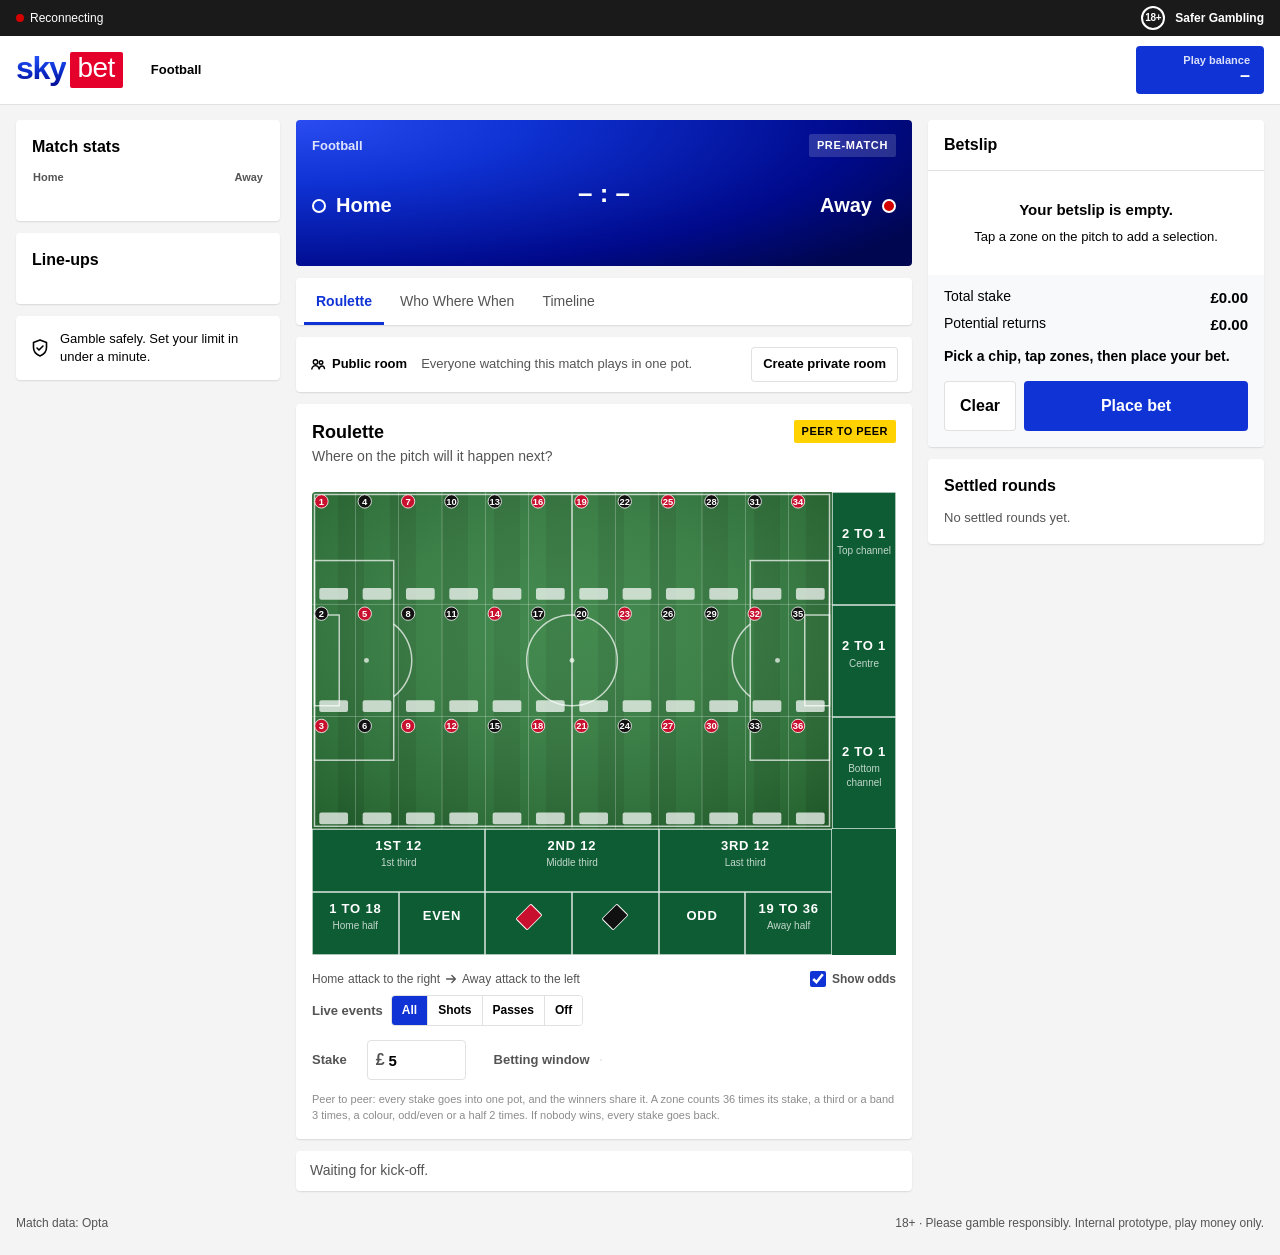
==== static/index.html @ 0c9095b0 "Add the demo app: FastAPI server, P2P roulette, Who Where When, replay data Snapshot of the untracke" ====
<!doctype html>
<html lang="en">
<head>
  <meta charset="utf-8">
  <meta name="viewport" content="width=device-width, initial-scale=1">
  <title>Football · Sky Bet</title>
  <link rel="icon" href="data:image/svg+xml,%3Csvg xmlns='http://www.w3.org/2000/svg' viewBox='0 0 16 16'%3E%3Crect width='16' height='16' rx='3' fill='%230f33d5'/%3E%3Crect x='3' y='4' width='10' height='8' rx='1' fill='none' stroke='white' stroke-width='1.4'/%3E%3Cpath d='M8 4v8' stroke='white' stroke-width='1.4'/%3E%3C/svg%3E">
  <link rel="stylesheet" href="/static/app.css">
</head>
<body>
  <div class="top-strip">
    <span class="conn" id="conn" data-state="connecting" role="status">
      <span class="conn-dot" aria-hidden="true"></span><span id="conn-label">Connecting</span>
    </span>
    <span class="top-strip-right">
      <span class="age-badge" aria-label="Over 18s only">18+</span>
      <span>Safer Gambling</span>
    </span>
  </div>

  <header class="sb-header">
    <a class="wordmark" href="/" aria-label="Sky Bet home"><span class="wm-sky">sky</span><span class="wm-bet">bet</span></a>
    <nav class="header-nav" aria-label="Sections">
      <a href="/" class="is-current">Football</a>
    </nav>
    <div class="wallet" aria-live="polite">
      <span class="wallet-label">Play balance</span>
      <span class="wallet-amount" id="wallet">–</span>
    </div>
  </header>

  <div class="layout">
    <aside class="rail rail-left">
      <section class="panel" aria-labelledby="stats-title">
        <h2 class="panel-title" id="stats-title">Match stats</h2>
        <table class="stat-table">
          <thead><tr><th scope="col" id="stat-home">Home</th><th scope="col"><span class="sr-only">Stat</span></th><th scope="col" id="stat-away">Away</th></tr></thead>
          <tbody id="stat-body"></tbody>
        </table>
        <p class="kickoff" id="kickoff"></p>
      </section>
      <section class="panel lineups" aria-labelledby="lineups-title">
        <h2 class="panel-title" id="lineups-title">Line-ups</h2>
        <div class="lineup" id="lineup-home"></div>
        <div class="lineup" id="lineup-away"></div>
      </section>
      <div class="rail-link">
        <svg viewBox="0 0 20 20" aria-hidden="true"><path d="M10 2l6.5 2.5v5c0 4-2.8 7-6.5 8.5C6.3 16.5 3.5 13.5 3.5 9.5v-5z" fill="none" stroke="currentColor" stroke-width="1.6" stroke-linejoin="round"/><path d="M7 10l2 2 4-4" fill="none" stroke="currentColor" stroke-width="1.6" stroke-linecap="round" stroke-linejoin="round"/></svg>
        <span>Gamble safely. Set your limit in under a minute.</span>
      </div>
    </aside>

    <main class="centre">
      <section class="event-hero" aria-labelledby="hero-title">
        <div class="hero-bar">
          <p class="crumbs"><a href="/">Football</a><span class="demo-crumb" id="demo-crumb" hidden>Demo</span></p>
          <span class="status-pill" id="status" data-phase="pre">Pre-match</span>
        </div>
        <h1 class="sr-only" id="hero-title">Live match</h1>
        <div class="scoreboard">
          <div class="side home">
            <span class="kit" id="kit-home" aria-hidden="true"></span>
            <span class="team-name" id="name-home">Home</span>
          </div>
          <div class="score" aria-live="polite">
            <span class="score-boxes" id="score">– : –</span>
            <span class="clock" id="clock"></span>
          </div>
          <div class="side away">
            <span class="team-name" id="name-away">Away</span>
            <span class="kit" id="kit-away" aria-hidden="true"></span>
          </div>
        </div>
      </section>

      <div class="demo-bar" id="demo-bar" hidden>
        <span class="demo-bar-label">Demo</span>
        <div class="demo-buttons" role="group" aria-label="Demo playback">
          <button id="demo-restart" aria-label="Restart before kick-off"><svg viewBox="0 0 16 16" aria-hidden="true"><path d="M3 3v4h4M3.6 7A5 5 0 1 1 4 10.5" fill="none" stroke="currentColor" stroke-width="1.7" stroke-linecap="round" stroke-linejoin="round"/></svg><span>Pre-match</span></button>
          <button data-skip="-300" aria-label="Back 5 minutes"><svg viewBox="0 0 16 16" aria-hidden="true"><path d="M8 3L3 8l5 5M13 3L8 8l5 5" fill="none" stroke="currentColor" stroke-width="1.7" stroke-linecap="round" stroke-linejoin="round"/></svg><span>5m</span></button>
          <button data-skip="-30" aria-label="Back 30 seconds"><svg viewBox="0 0 16 16" aria-hidden="true"><path d="M10 3L5 8l5 5" fill="none" stroke="currentColor" stroke-width="1.7" stroke-linecap="round" stroke-linejoin="round"/></svg><span>30s</span></button>
          <button id="demo-play" aria-label="Pause"><svg viewBox="0 0 16 16" aria-hidden="true"><path d="M5 3v10M11 3v10" fill="none" stroke="currentColor" stroke-width="2" stroke-linecap="round"/></svg></button>
          <button data-skip="30" aria-label="Forward 30 seconds"><span>30s</span><svg viewBox="0 0 16 16" aria-hidden="true"><path d="M6 3l5 5-5 5" fill="none" stroke="currentColor" stroke-width="1.7" stroke-linecap="round" stroke-linejoin="round"/></svg></button>
          <button data-skip="300" aria-label="Forward 5 minutes"><span>5m</span><svg viewBox="0 0 16 16" aria-hidden="true"><path d="M3 3l5 5-5 5M8 3l5 5-5 5" fill="none" stroke="currentColor" stroke-width="1.7" stroke-linecap="round" stroke-linejoin="round"/></svg></button>
        </div>
        <div class="segmented demo-speed" id="demo-speed" role="group" aria-label="Speed">
          <button data-speed="1" aria-pressed="true">1x</button><button data-speed="2" aria-pressed="false">2x</button><button data-speed="4" aria-pressed="false">4x</button><button data-speed="8" aria-pressed="false">8x</button>
        </div>
        <div class="demo-track" id="demo-track" role="slider" tabindex="0" aria-label="Demo position" aria-valuemin="0" aria-valuemax="100" aria-valuenow="0"><span id="demo-fill"></span></div>
        <span class="demo-time" id="demo-time">0:00</span>
      </div>

      <nav class="market-nav" role="tablist" aria-label="Markets">
        <button role="tab" aria-selected="true" aria-controls="view-roulette" id="tab-roulette">Roulette</button>
        <button role="tab" aria-selected="false" aria-controls="view-www" id="tab-www">Who Where When</button>
        <button role="tab" aria-selected="false" aria-controls="view-timeline" id="tab-timeline">Timeline</button>
      </nav>

      <div class="room-bar" id="room-bar">
        <span class="room-name"><svg viewBox="0 0 16 16" aria-hidden="true"><circle cx="5.5" cy="6" r="2.2" fill="none" stroke="currentColor" stroke-width="1.4"/><circle cx="11" cy="6.5" r="1.8" fill="none" stroke="currentColor" stroke-width="1.4"/><path d="M1.8 13c.5-2.3 2-3.4 3.7-3.4s3.2 1.1 3.7 3.4M9.3 12.6c.4-1.7 1.4-2.6 2.7-2.6s2.2.9 2.5 2.6" fill="none" stroke="currentColor" stroke-width="1.4" stroke-linecap="round"/></svg><span id="room-label">Public room</span></span>
        <span class="room-help" id="room-help">Everyone watching this match plays in one pot.</span>
        <span class="room-actions">
          <button class="btn-secondary" id="room-create">Create private room</button>
          <button class="btn-secondary" id="room-copy" hidden>Copy room link</button>
          <a class="room-leave" id="room-leave" hidden>Back to the public room</a>
        </span>
      </div>

      <section class="card setpiece" id="setpiece" aria-labelledby="sp-title" hidden>
        <div class="sp-head">
          <div>
            <p class="sp-kicker" id="sp-kicker">Penalty</p>
            <h2 id="sp-title">Penalty</h2>
            <p class="question" id="sp-sub"></p>
          </div>
          <div class="sp-timer" id="sp-timer" aria-hidden="true">
            <svg viewBox="0 0 36 36"><circle class="sp-ring-bg" cx="18" cy="18" r="15.9"/><circle class="sp-ring" id="sp-ring" cx="18" cy="18" r="15.9" pathLength="100"/></svg>
            <span id="sp-secs">20</span>
          </div>
        </div>
        <div class="goal-frame">
          <svg class="goal" id="goal" viewBox="0 0 120 60" aria-label="Goal mouth divided into nine zones"></svg>
          <div class="board-overlay" id="sp-overlay" hidden><span class="overlay-pill" id="sp-overlay-text"></span></div>
        </div>
        <div class="sp-outcomes" id="sp-outcomes" role="group" aria-label="Other outcomes"></div>
        <div class="sp-stake" id="sp-stake" hidden>
          <label class="stake-input"><span aria-hidden="true">£</span><input id="sp-amount" type="number" inputmode="numeric" min="1" step="1" value="10" aria-label="Stake per pick in pounds"></label>
          <span class="sp-pot">Pot <strong id="sp-pot">£0.00</strong></span>
          <span class="sp-pot">Players <strong id="sp-players">0</strong></span>
          <span class="sp-pot">My picks <strong id="sp-mine">£0.00</strong></span>
        </div>
        <p class="round-status" id="sp-status" role="status"></p>
        <div class="sp-foot">
          <span class="play-badge" id="sp-badge">Free to play</span>
          <span id="sp-note">No stake. Picks are not bets.</span>
          <span class="sp-replay" id="sp-replay"></span>
          <button class="btn-secondary sp-close" id="sp-close" hidden>Close</button>
        </div>
        <p class="sr-only" id="sp-live" aria-live="assertive"></p>
      </section>

      <section class="card roulette" id="view-roulette" role="tabpanel" aria-labelledby="tab-roulette">
        <div class="card-head">
          <div>
            <h2>Roulette</h2>
            <p class="question" id="market-question">Where on the pitch will it happen next?</p>
          </div>
          <span class="play-badge">Peer to peer</span>
        </div>
        <div class="market-tabs" id="market-picker" role="group" aria-label="Market"></div>
        <p class="rule-note"><span id="rule-note"></span></p>

        <!-- The pitch is the roulette table's number grid (12 columns x 3 rows), so the outside bets sit
             round it as on a casino table: column bets at the end of each row, dozens and even-money below. -->
        <div class="casino" id="outside-bets" role="group" aria-label="Roulette table">
        <div class="casino-top">
        <div class="board-frame">
          <svg class="pitch board" id="board" viewBox="0 0 105 68" aria-label="Roulette table: 36 zones on the pitch, with live event positions">
            <defs>
              <pattern id="stripes-board" width="10.5" height="68" patternUnits="userSpaceOnUse">
                <rect width="5.25" height="68" fill="var(--pitch-a)"/>
                <rect x="5.25" width="5.25" height="68" fill="var(--pitch-b)"/>
              </pattern>
              <radialGradient id="pitch-light" cx="50%" cy="40%" r="75%">
                <stop offset="0" stop-color="#fff" stop-opacity="0.10"/>
                <stop offset="1" stop-color="#000" stop-opacity="0.22"/>
              </radialGradient>
            </defs>
            <rect width="105" height="68" fill="url(#stripes-board)"/>
            <rect width="105" height="68" fill="url(#pitch-light)"/>
            <g class="lines">
              <rect x="0.5" y="0.5" width="104" height="67"/>
              <line x1="52.5" y1="0.5" x2="52.5" y2="67.5"/>
              <circle cx="52.5" cy="34" r="9.15"/>
              <rect x="0.5" y="13.84" width="16" height="40.32"/>
              <rect x="0.5" y="24.84" width="5" height="18.32"/>
              <rect x="88.5" y="13.84" width="16" height="40.32"/>
              <rect x="99.5" y="24.84" width="5" height="18.32"/>
              <path d="M16.5 26.69 A9.15 9.15 0 0 1 16.5 41.31"/>
              <path d="M88.5 26.69 A9.15 9.15 0 0 0 88.5 41.31"/>
            </g>
            <g class="spots">
              <circle cx="52.5" cy="34" r="0.5"/><circle cx="11" cy="34" r="0.5"/><circle cx="94" cy="34" r="0.5"/>
            </g>
            <g class="events" id="layer-lines"></g>
            <g class="events" id="layer-dots"></g>
            <g id="board-cells"></g>
            <g class="events" id="layer-latest"></g>
            <g class="ball-layer" id="layer-ball"></g>
            <g id="board-marker"></g>
          </svg>
          <div class="board-overlay" id="board-overlay" hidden>
            <span class="overlay-pill" id="overlay-text"></span>
          </div>
        </div>
        <div class="casino-cols">
          <button class="outside col" data-kind="row1"><span>2 to 1</span><em id="lbl-row1">Top channel</em><small></small></button>
          <button class="outside col" data-kind="row2"><span>2 to 1</span><em>Centre</em><small></small></button>
          <button class="outside col" data-kind="row3"><span>2 to 1</span><em id="lbl-row3">Bottom channel</em><small></small></button>
        </div>
        </div>
        <div class="casino-strip dozens">
          <button class="outside" data-kind="third1"><span>1st 12</span><em>1st third</em><small></small></button>
          <button class="outside" data-kind="third2"><span>2nd 12</span><em>Middle third</em><small></small></button>
          <button class="outside" data-kind="third3"><span>3rd 12</span><em>Last third</em><small></small></button>
          <span class="casino-corner" aria-hidden="true"></span>
        </div>
        <div class="casino-strip evens">
          <button class="outside" data-kind="low"><span>1 to 18</span><em id="lbl-low">Home half</em><small></small></button>
          <button class="outside" data-kind="even"><span>Even</span><small></small></button>
          <button class="outside diamond red" data-kind="red" aria-label="Red"><i aria-hidden="true"></i><small></small></button>
          <button class="outside diamond black" data-kind="black" aria-label="Black"><i aria-hidden="true"></i><small></small></button>
          <button class="outside" data-kind="odd"><span>Odd</span><small></small></button>
          <button class="outside" data-kind="high"><span>19 to 36</span><em id="lbl-high">Away half</em><small></small></button>
          <span class="casino-corner" aria-hidden="true"></span>
        </div>
        </div>
        <div class="board-under">
            <span class="ball-flag" id="ball-flag" data-live="true" hidden><span class="ball-flag-dot" aria-hidden="true"></span><span id="ball-flag-text">In play</span></span>
        </div>

        <div class="board-bar">
          <p class="board-legend"><span id="dir-home">Home</span> attack to the right <svg viewBox="0 0 16 16" aria-hidden="true"><path d="M3 8h10M9 4l4 4-4 4" fill="none" stroke="currentColor" stroke-width="1.6" stroke-linecap="round" stroke-linejoin="round"/></svg> <span id="dir-away">Away</span> attack to the left</p>
          <label class="odds-toggle"><input type="checkbox" id="odds-toggle" checked> <span>Show odds</span></label>
          <div class="event-filter" role="group" aria-label="Live events on the pitch">
            <span class="control-label">Live events</span>
            <div class="segmented">
              <button aria-pressed="true" data-filter="all">All</button>
              <button aria-pressed="false" data-filter="shots">Shots</button>
              <button aria-pressed="false" data-filter="passes">Passes</button>
              <button aria-pressed="false" data-filter="off">Off</button>
            </div>
          </div>
        </div>

        <div class="controls">
          <div class="control-group" role="group" aria-label="Stake per zone">
            <span class="control-label">Stake</span>
            <div class="chip-rack" id="chip-rack"></div>
            <label class="stake-input"><span aria-hidden="true">£</span><input id="stake-input" type="number" inputmode="numeric" min="1" step="1" value="5" aria-label="Stake per zone in pounds"></label>
          </div>
          <div class="control-group" id="window-group" role="group" aria-label="Round length">
            <span class="control-label">Betting window</span>
            <div class="segmented" id="round-picker"></div>
          </div>
        </div>
        <p class="data-credit" id="roulette-rules">Peer to peer: every stake goes into one pot, and the winners share it. A zone counts 36 times its stake, a third or a band 3 times, a colour, odd/even or a half 2 times. If nobody wins, every stake goes back.</p>
      </section>

      <section class="card pool-card" id="view-www" role="tabpanel" aria-labelledby="tab-www" hidden>
        <div class="card-head">
          <div><h2>Who Where When</h2><p class="question">First goal: who scores, from which zone, and when?</p></div>
          <span class="play-badge">Pre-match pot</span>
        </div>
        <div class="pool-body" id="www-body">
          <p class="round-status" id="www-phase" role="status"></p>
          <div class="pool-step"><span class="pool-step-n">1</span><span id="www-scorer-label">Who scores the first goal</span></div>
          <div class="vs-picker" id="www-scorer" role="group" aria-labelledby="www-scorer-label"></div>
          <div class="pool-step"><span class="pool-step-n">2</span><span id="www-grid-label">Where: pick the zone he scores from</span></div>
          <div class="zone-grid" id="www-grid" role="group" aria-labelledby="www-grid-label"></div>
          <p class="board-legend"><span id="www-dir-home">Home</span> attack to the right <svg viewBox="0 0 16 16" aria-hidden="true"><path d="M3 8h10M9 4l4 4-4 4" fill="none" stroke="currentColor" stroke-width="1.6" stroke-linecap="round" stroke-linejoin="round"/></svg> <span id="www-dir-away">Away</span> attack to the left. Each zone shows the money on it.</p>
          <div class="pool-step"><span class="pool-step-n">3</span><span id="www-bands-label">When: pick the minute band</span></div>
          <div class="segmented band-picker" id="www-bands" role="group" aria-labelledby="www-bands-label"></div>
          <div class="pool-join">
            <label class="stake-input"><span aria-hidden="true">£</span><input id="www-stake" type="number" inputmode="numeric" min="1" step="1" value="10" aria-label="Stake in pounds"></label>
            <button class="btn-primary" id="www-join">Join the pot</button>
          </div>
          <div class="www-quote" id="www-quote" aria-live="polite">
            <div><span class="www-quote-label">Pot</span><strong id="www-pot">£0.00</strong></div>
            <div><span class="www-quote-label">Players</span><strong id="www-players">0</strong></div>
            <div><span class="www-quote-label">Your stake</span><strong id="www-mine">£0.00</strong></div>
            <div><span class="www-quote-label">If your pick is exact</span><strong id="www-share">–</strong></div>
            <span class="www-legs" id="www-pick">Pick a scorer, a zone and a band.</span>
          </div>
          <p class="round-status" id="www-status" role="status" hidden></p>
          <div class="pool-live" id="www-live"></div>
          <p class="pool-rules" id="www-rules">First goal decides the pot. Wrong scorer pays nothing; the exact zone and band pay most, a neighbouring one less. No goal, or no winner, returns every stake.</p>
          <h3 class="history-title">Settled pots</h3>
          <ol class="history" id="www-history"></ol>
        </div>
      </section>

      <section class="card" id="view-timeline" role="tabpanel" aria-labelledby="tab-timeline" hidden>
        <div class="card-head"><h2>Timeline</h2></div>
        <ol class="timeline" id="timeline"></ol>
        <p class="empty" id="timeline-empty">No key events yet.</p>
      </section>

      <p class="latest" id="latest" aria-live="polite">Waiting for kick-off.</p>
    </main>

    <aside class="rail rail-right">
      <section class="betslip" aria-labelledby="slip-title">
        <header class="slip-head">
          <h2 id="slip-title">Betslip</h2>
          <span class="slip-count" id="slip-count" hidden>0</span>
        </header>
        <div class="slip-empty" id="slip-empty">
          <strong>Your betslip is empty.</strong>
          <span>Tap a zone on the pitch to add a selection.</span>
        </div>
        <ol class="slip-rows" id="slip-rows"></ol>
        <div class="slip-foot">
          <div class="slip-line"><span>Total stake</span><strong id="slip-stake">£0.00</strong></div>
          <div class="slip-line"><span>Potential returns</span><strong id="slip-return">£0.00</strong></div>
          <div class="slip-line slip-pot" id="slip-pot-line" hidden><span>Round pot · <span id="slip-players">0</span> players · <span id="slip-viewers">0</span> in the room</span><strong id="slip-pot">£0.00</strong></div>
          <div class="slip-line slip-pot" id="slip-mine-line" hidden><span>Your stake in this round</span><strong id="slip-mine">£0.00</strong></div>
          <div class="round-meter" id="round-meter" hidden><span id="round-meter-fill"></span></div>
          <p class="round-status" id="round-status" role="status">Pick a chip, tap zones, then place your bet.</p>
          <div class="slip-actions">
            <button class="btn-secondary" id="btn-clear">Clear</button>
            <button class="btn-primary" id="btn-spin">Place bet</button>
          </div>
        </div>
      </section>
      <section class="panel settled" aria-labelledby="history-title">
        <h2 class="panel-title" id="history-title">Settled rounds</h2>
        <ol class="history" id="history"></ol>
        <p class="empty" id="history-empty">No settled rounds yet.</p>
      </section>
    </aside>
  </div>

  <div class="mobile-slip" id="mobile-slip" hidden>
    <span class="mobile-slip-text"><strong id="mobile-count">0 selections</strong> · <span id="mobile-stake">£0.00</span></span>
    <button class="btn-primary" id="btn-spin-mobile">Place bet</button>
  </div>

  <div class="toasts" id="toasts" aria-live="polite"></div>

  <div class="goal-takeover" id="goal-takeover" role="alert" hidden>
    <div class="gt-inner">
      <span class="gt-team"><span class="kit" id="gt-kit" aria-hidden="true"></span><span id="gt-team"></span></span>
      <span class="gt-word">GOAL</span>
      <span class="gt-sub" id="gt-sub"></span>
      <span class="gt-bar" aria-hidden="true"></span>
    </div>
  </div>

  <footer class="footer">
    <span id="data-source">Match data: Opta</span>
    <span>18+ · Please gamble responsibly. Internal prototype, play money only.</span>
  </footer>

  <template id="icon-goal"><svg viewBox="0 0 16 16" aria-hidden="true"><circle cx="8" cy="8" r="6.5" fill="none" stroke="currentColor" stroke-width="1.5"/><path d="M8 4.5l3 2.2-1.1 3.5H6.1L5 6.7z" fill="currentColor"/></svg></template>
  <template id="icon-card"><svg viewBox="0 0 16 16" aria-hidden="true"><rect x="4" y="2" width="8" height="12" rx="1.5" fill="currentColor"/></svg></template>
  <template id="icon-sub"><svg viewBox="0 0 16 16" aria-hidden="true"><path d="M5 2v9M2 8l3 3 3-3M11 14V5M8 8l3-3 3 3" fill="none" stroke="currentColor" stroke-width="1.6" stroke-linecap="round" stroke-linejoin="round"/></svg></template>
  <template id="icon-shot"><svg viewBox="0 0 16 16" aria-hidden="true"><circle cx="8" cy="8" r="2.5" fill="currentColor"/><circle cx="8" cy="8" r="6" fill="none" stroke="currentColor" stroke-width="1.5"/></svg></template>
  <template id="icon-whistle"><svg viewBox="0 0 16 16" aria-hidden="true"><path d="M2 7a4 4 0 1 0 8 0h4V4H6.5A4 4 0 0 0 2 7z" fill="none" stroke="currentColor" stroke-width="1.5" stroke-linejoin="round"/></svg></template>

  <script src="/static/app.js" defer></script>
  <script src="/static/moments.js" defer></script>
  <script src="/static/www.js" defer></script>
</body>
</html>
---- static/app.css ----
:root {
  --blue: #0f33d5;
  --blue-deep: #000a8c;
  --blue-ink: #00064f;
  --blue-tint: #e7ebfb;
  --blue-tint-2: #cfd6f7;
  --sb-red: #e4002b;
  --page: #f4f4f4;
  --surface: #ffffff;
  --surface-2: #f7f9fa;
  --ink: #000000;
  --ink-2: #545454;
  --ink-3: #8c8c8c;
  --line: #e1e1e1;
  --strip: #1a1a1a;
  --live: #00a650;
  --win: #00843d;
  --yellow: #ffd200;
  --red: #d40000;
  --roulette-red: #c8102e;
  --pitch-a: #2e7d3b;
  --pitch-b: #297235;
  --pitch-line: rgba(255, 255, 255, 0.7);
  --home: #0f33d5;
  --away: #d40000;
  --radius: 4px;
  --shadow: 0 1px 2px rgba(0, 0, 0, 0.08), 0 1px 1px rgba(0, 0, 0, 0.04);
  --font: "Sky Text", Arial, "Helvetica Neue", Helvetica, sans-serif;
}

* { box-sizing: border-box; }

body {
  margin: 0;
  background: var(--page);
  color: var(--ink);
  font: 16px/1.4 var(--font);
  -webkit-font-smoothing: antialiased;
}

button { font: inherit; cursor: pointer; }
button:focus-visible, a:focus-visible { outline: 3px solid var(--blue); outline-offset: 2px; }
[hidden] { display: none !important; }

.sr-only { position: absolute; width: 1px; height: 1px; overflow: hidden; clip: rect(0 0 0 0); white-space: nowrap; }

/* ---------- chrome ---------- */

.top-strip {
  display: flex; justify-content: space-between; align-items: center; gap: 12px;
  background: var(--strip); color: #fff; font-size: 12px; font-weight: 700;
  padding: 0 16px; height: 36px;
}
.top-strip-right { display: inline-flex; align-items: center; gap: 10px; }
.age-badge {
  display: inline-grid; place-items: center; width: 24px; height: 24px; border-radius: 50%;
  border: 2px solid #fff; font-size: 10px; letter-spacing: -0.02em;
}

.conn { display: inline-flex; align-items: center; gap: 6px; font-weight: 400; }
.conn-dot { width: 8px; height: 8px; border-radius: 50%; background: var(--ink-3); }
.conn[data-state="live"] .conn-dot { background: #3ddc6b; animation: pulse 1.6s ease-in-out infinite; }
.conn[data-state="down"] .conn-dot { background: var(--red); }
@keyframes pulse { 50% { opacity: 0.35; } }

.sb-header {
  background: var(--surface); height: 68px; padding: 0 16px;
  display: flex; align-items: center; gap: 28px; box-shadow: 0 1px 0 var(--line);
}
.wordmark { display: inline-flex; align-items: center; gap: 4px; text-decoration: none; line-height: 1; }
.wm-sky {
  font-size: 32px; font-weight: 700; letter-spacing: -0.04em; padding-bottom: 4px;
  background: linear-gradient(180deg, #2a5bff 0%, var(--blue) 45%, var(--blue-deep) 100%);
  -webkit-background-clip: text; background-clip: text; color: transparent;
}
.wm-bet {
  font-size: 28px; font-weight: 400; color: #fff; background: var(--sb-red);
  padding: 2px 8px 6px; border-radius: 2px; letter-spacing: -0.02em;
}
.header-nav { display: flex; gap: 24px; font-size: 13px; font-weight: 700; color: var(--ink-2); flex: 1; }
.header-nav .is-current { color: var(--ink); display: inline-flex; align-items: center; gap: 6px; }
.new-tag {
  font-size: 10px; font-weight: 700; text-transform: uppercase; letter-spacing: 0.04em;
  background: var(--yellow); color: var(--ink); padding: 2px 5px; border-radius: 2px;
}
.wallet {
  display: grid; justify-items: end; line-height: 1.1; padding: 8px 14px;
  border-radius: var(--radius); background: var(--blue); color: #fff; min-width: 128px;
}
.wallet-label { font-size: 11px; font-weight: 700; opacity: 0.85; }
.wallet-amount { font-size: 18px; font-weight: 700; font-variant-numeric: tabular-nums; }

.layout {
  display: grid; gap: 16px; padding: 16px; max-width: 1440px; margin: 0 auto;
  grid-template-columns: 264px minmax(0, 1fr) 336px;
  align-items: start;
}
.rail { display: grid; gap: 12px; min-width: 0; }
.rail-right { position: sticky; top: 16px; }

.panel { background: var(--surface); border-radius: var(--radius); padding: 16px; box-shadow: var(--shadow); }
.panel-title { margin: 0 0 12px; font-size: 16px; font-weight: 700; }

.rail-link {
  display: flex; gap: 10px; align-items: center; background: var(--surface); border-radius: var(--radius);
  box-shadow: var(--shadow); padding: 14px; font-size: 13px; color: var(--ink);
}
.rail-link svg { flex: none; width: 20px; height: 20px; }

.centre { display: grid; gap: 12px; min-width: 0; }

/* ---------- event hero ---------- */

.event-hero {
  background: radial-gradient(120% 140% at 0% 0%, #2a4cf0 0%, var(--blue) 30%, var(--blue-deep) 75%, var(--blue-ink) 100%);
  color: #fff; border-radius: var(--radius); padding: 14px 16px 0; overflow: hidden;
}
.hero-bar { display: flex; justify-content: space-between; align-items: center; gap: 12px; }
.crumbs { margin: 0; display: flex; gap: 8px; font-size: 13px; font-weight: 700; opacity: 0.85; }

.status-pill {
  font-size: 11px; font-weight: 700; padding: 4px 8px; border-radius: 2px;
  background: rgba(255, 255, 255, 0.16); text-transform: uppercase; letter-spacing: 0.06em;
  display: inline-flex; align-items: center; gap: 6px;
}
.status-pill[data-phase="live"] { background: var(--sb-red); }
.status-pill[data-phase="live"]::before {
  content: ""; width: 6px; height: 6px; border-radius: 50%; background: #fff; animation: pulse 1.6s ease-in-out infinite;
}

.scoreboard {
  display: grid; grid-template-columns: 1fr auto 1fr; align-items: center; gap: 16px;
  padding: 18px 0 16px;
}
.side { display: flex; align-items: center; gap: 10px; min-width: 0; }
.side.away { justify-content: flex-end; }
.team-name { font-size: 20px; font-weight: 700; line-height: 1.15; overflow-wrap: break-word; min-width: 0; }
.side.away .team-name { text-align: right; }
.kit { flex: none; width: 14px; height: 14px; border-radius: 50%; border: 2px solid #fff; background: var(--home); }
#kit-away { background: var(--away); }

.score { display: grid; justify-items: center; gap: 6px; }
.score-boxes { display: inline-flex; gap: 4px; font-size: 26px; font-weight: 700; font-variant-numeric: tabular-nums; }
.score-boxes b {
  display: inline-grid; place-items: center; min-width: 40px; height: 44px; padding: 0 6px;
  background: #fff; color: var(--blue-ink); border-radius: 2px;
}
.score-boxes i { font-style: normal; align-self: center; opacity: 0.6; padding: 0 2px; }
.clock {
  font-size: 13px; font-weight: 700; font-variant-numeric: tabular-nums; min-height: 18px;
  color: var(--yellow);
}

.tabs { display: flex; gap: 28px; overflow-x: auto; scrollbar-width: none; }
.tabs button {
  background: none; border: 0; color: rgba(255, 255, 255, 0.75); padding: 10px 0 12px;
  font-size: 15px; font-weight: 700; border-bottom: 4px solid transparent; white-space: nowrap;
}
.tabs button:hover { color: #fff; }
.tabs button[aria-selected="true"] { color: #fff; border-bottom-color: #fff; }

/* ---------- cards ---------- */

.card { background: var(--surface); border-radius: var(--radius); padding: 16px; box-shadow: var(--shadow); min-width: 0; }
.card-head { display: flex; justify-content: space-between; align-items: flex-start; gap: 12px; flex-wrap: wrap; margin-bottom: 14px; }
.card-head h2 { margin: 0; font-size: 18px; }
.question { margin: 2px 0 0; font-size: 14px; color: var(--ink-2); }
.play-badge {
  font-size: 11px; font-weight: 700; padding: 4px 8px; border-radius: 2px; text-transform: uppercase;
  letter-spacing: 0.04em; background: var(--yellow); color: var(--ink);
}

.market-tabs { display: flex; gap: 8px; flex-wrap: wrap; }
.mtab {
  border: 1px solid var(--line); border-radius: var(--radius); padding: 8px 14px; font-size: 14px; font-weight: 700;
  background: var(--surface); color: var(--ink);
}
.mtab:hover { border-color: var(--blue); color: var(--blue); }
.mtab[aria-pressed="true"] { background: var(--blue); border-color: var(--blue); color: #fff; }
.mtab:disabled { opacity: 0.4; cursor: not-allowed; }
.mtab:disabled:hover { border-color: var(--line); color: var(--ink); }

.rule-note { margin: 10px 0 12px; font-size: 13px; color: var(--ink-2); }
.data-credit { margin: 12px 0 0; font-size: 11px; color: var(--ink-3); }

/* ---------- pitch ---------- */

.board-frame { position: relative; border-radius: var(--radius); overflow: hidden; box-shadow: inset 0 0 0 1px rgba(0, 0, 0, 0.08); }
.pitch { display: block; width: 100%; height: auto; }
.pitch .lines * { fill: none; stroke: var(--pitch-line); stroke-width: 0.3; }
.pitch .spots circle { fill: var(--pitch-line); }
.board-legend { margin: 8px 0 0; font-size: 12px; color: var(--ink-2); display: flex; align-items: center; gap: 4px; }
.board-legend svg { width: 14px; height: 14px; }

.dot { stroke: #fff; stroke-width: 0.35; }
.dot.latest { stroke-width: 0.6; }
.halo { fill: none; stroke: #fff; stroke-width: 0.4; animation: halo 1.6s ease-out infinite; transform-box: fill-box; transform-origin: center; }
@keyframes halo { from { opacity: 1; transform: scale(1); } to { opacity: 0; transform: scale(2.6); } }
.trail { stroke-width: 0.35; stroke-linecap: round; opacity: 0.9; }
.goal-mark { fill: #fff; stroke: var(--ink); stroke-width: 0.3; }

.latest {
  margin: 0; font-size: 14px; color: var(--ink-2); min-height: 20px; padding: 10px 14px;
  background: var(--surface); border-radius: var(--radius); box-shadow: var(--shadow);
}
.latest strong { color: var(--ink); }

/* ---------- roulette board ---------- */

.board .events { pointer-events: none; }
.board .events .dot { opacity: 0.85; }
.board .events .trail { opacity: 0.65; }
.board.locked .events { opacity: 0.6; }
.board-bar { display: flex; justify-content: space-between; align-items: center; gap: 8px 16px; flex-wrap: wrap; margin-top: 8px; }
.board-bar .board-legend { margin: 0; }
.event-filter { display: flex; align-items: center; gap: 8px; }
.event-filter .segmented button { padding: 6px 10px; font-size: 12px; }

.board .cell { cursor: pointer; }
.board .cell .zone { fill: rgba(255, 255, 255, 0); stroke: rgba(255, 255, 255, 0.22); stroke-width: 0.12; transition: fill 120ms ease; }
.board .cell:hover .zone { fill: rgba(255, 255, 255, 0.12); }
.board .cell:focus { outline: none; }
.board .cell:focus-visible .zone { stroke: var(--yellow); stroke-width: 0.6; }
.board .cell.picked .zone { fill: rgba(15, 51, 213, 0.32); }

.board .cell-badge { stroke: rgba(255, 255, 255, 0.9); stroke-width: 0.18; }
.board .cell.red .cell-badge { fill: var(--roulette-red); }
.board .cell.black .cell-badge { fill: #111; }
.board .cell-number { font: 700 1.9px var(--font); fill: #fff; pointer-events: none; }

.board .price rect { fill: rgba(255, 255, 255, 0.72); transition: fill 120ms ease, opacity 150ms ease; }
.board .price text { font: 700 1.5px var(--font); fill: var(--ink); pointer-events: none; font-variant-numeric: tabular-nums; }
.board .price { transition: opacity 150ms ease; }
/* Odds hidden: only a faint grid, so the ball and events are easy to follow. */
.board.hide-odds .price { opacity: 0; }
.board.hide-odds .cell:hover .price, .board.hide-odds .cell.picked .price, .board.hide-odds .cell.win .price { opacity: 1; }
.board.hide-odds .cell-badge, .board.hide-odds .cell-number { opacity: 0.45; }
.board .cell:hover .price rect { fill: #fff; stroke: var(--blue); stroke-width: 0.22; }
.board .cell.picked .price rect { fill: var(--blue); stroke: #fff; stroke-width: 0.22; }
.board .cell.picked .price text { fill: #fff; }

.board .stake-chip { fill: var(--yellow); stroke: #fff; stroke-width: 0.35; }
.board .stake-ring { fill: none; stroke: rgba(0, 0, 0, 0.35); stroke-width: 0.28; stroke-dasharray: 0.9 0.7; }
.board .stake-shadow { fill: rgba(0, 0, 0, 0.3); }
.board .stake-text { font: 700 1.9px var(--font); fill: var(--ink); pointer-events: none; }

.board.locked .cell { cursor: not-allowed; }
.board.locked .cell:not(.picked) .zone { fill: rgba(0, 0, 0, 0.18); }
.board.locked .cell:not(.picked) .price rect { fill: rgba(255, 255, 255, 0.55); }

.board .cell.win .zone { fill: rgba(255, 210, 0, 0.5); stroke: var(--yellow); stroke-width: 0.6; }
.board .cell.win .price rect { fill: var(--yellow); stroke: #fff; stroke-width: 0.25; }
.board .cell.win .price text { fill: var(--ink); }

.board .ball { fill: #fff; stroke: var(--ink); stroke-width: 0.25; }
.board .ball-patch { fill: var(--ink); }
.board .ripple { fill: none; stroke: #fff; stroke-width: 0.35; transform-box: fill-box; transform-origin: center; animation: halo 1.8s ease-out infinite; }

.board-overlay { position: absolute; inset: 0 0 auto; display: flex; justify-content: center; padding-top: 12px; pointer-events: none; }
.overlay-pill {
  background: rgba(0, 6, 79, 0.88); color: #fff; font-weight: 700; font-size: 15px;
  padding: 10px 16px; border-radius: var(--radius); box-shadow: 0 4px 16px rgba(0, 0, 0, 0.25);
}

/* ---------- controls ---------- */

.controls { display: flex; flex-wrap: wrap; gap: 16px 28px; margin-top: 14px; align-items: center; }
.control-group { display: flex; align-items: center; gap: 10px; }
.control-label { font-size: 13px; font-weight: 700; color: var(--ink-2); }

.chip-rack { display: flex; gap: 10px; }
.casino-chip {
  --chip: var(--blue);
  width: 44px; height: 44px; border-radius: 50%; border: 0; padding: 0;
  display: grid; place-items: center; font-size: 11px; font-weight: 700; color: var(--ink); letter-spacing: -0.03em;
  background:
    radial-gradient(circle, #fff 0 52%, transparent 53%),
    repeating-conic-gradient(var(--chip) 0 30deg, #fff 30deg 45deg);
  box-shadow: 0 2px 0 rgba(0, 0, 0, 0.25), inset 0 0 0 2px var(--chip);
  transition: transform 120ms ease, box-shadow 120ms ease;
}
.casino-chip:nth-child(2) { --chip: var(--roulette-red); }
.casino-chip:nth-child(3) { --chip: var(--win); }
.casino-chip:nth-child(4) { --chip: #111; }
.casino-chip:hover { transform: translateY(-2px); }
.casino-chip[aria-pressed="true"] {
  transform: translateY(-3px);
  box-shadow: 0 4px 0 rgba(0, 0, 0, 0.25), inset 0 0 0 2px var(--chip), 0 0 0 3px var(--surface), 0 0 0 5px var(--blue);
}

.segmented { display: inline-flex; border: 1px solid var(--line); border-radius: var(--radius); overflow: hidden; }
.segmented button {
  border: 0; background: var(--surface); padding: 8px 12px; font-size: 13px; font-weight: 700; color: var(--ink);
}
.segmented button + button { border-left: 1px solid var(--line); }
.segmented button:hover { color: var(--blue); }
.segmented button[aria-pressed="true"] { background: var(--blue); color: #fff; }

/* ---------- betslip ---------- */

.betslip { background: var(--surface); border-radius: var(--radius); box-shadow: var(--shadow); overflow: hidden; }
.slip-head { display: flex; align-items: center; gap: 8px; padding: 14px 16px; border-bottom: 1px solid var(--line); }
.slip-head h2 { margin: 0; font-size: 16px; }
.slip-count {
  display: inline-grid; place-items: center; min-width: 22px; height: 22px; padding: 0 6px; border-radius: 11px;
  background: var(--blue); color: #fff; font-size: 12px; font-weight: 700;
}
.slip-empty { display: grid; gap: 8px; text-align: center; padding: 28px 16px; font-size: 13px; }
.slip-empty strong { font-size: 15px; }

.slip-rows { list-style: none; margin: 0; padding: 0; max-height: 320px; overflow-y: auto; }
.slip-rows li {
  display: grid; grid-template-columns: 1fr auto; gap: 2px 12px; padding: 12px 16px;
  border-bottom: 1px solid var(--line);
}
.slip-sel { font-size: 14px; font-weight: 700; display: flex; align-items: center; gap: 8px; }
.slip-num {
  display: inline-grid; place-items: center; width: 22px; height: 22px; border-radius: 50%;
  font-size: 11px; color: #fff; background: #111;
}
.slip-num.red { background: var(--roulette-red); }
.slip-price { font-size: 14px; font-weight: 700; color: var(--blue); text-align: right; font-variant-numeric: tabular-nums; }
.slip-market { font-size: 12px; color: var(--ink-2); }
.slip-stake { font-size: 13px; font-weight: 700; text-align: right; font-variant-numeric: tabular-nums; }
.slip-rows li.win { background: #fff8d6; }

.slip-foot { padding: 12px 16px 16px; display: grid; gap: 6px; background: var(--surface-2); }
.slip-line { display: flex; justify-content: space-between; font-size: 14px; font-variant-numeric: tabular-nums; }
.slip-line strong { font-size: 15px; }

.round-meter { height: 6px; border-radius: 3px; background: var(--line); overflow: hidden; margin-top: 6px; }
.round-meter span { display: block; height: 100%; background: var(--blue); width: 100%; transition: width 1s linear; }
.round-meter.locked span { background: var(--yellow); width: 100%; animation: shimmer 1.2s ease-in-out infinite; }
@keyframes shimmer { 50% { opacity: 0.45; } }

.round-status { margin: 6px 0 4px; font-size: 14px; font-weight: 700; min-height: 20px; }
.round-status.win { color: var(--win); }
.round-status.lose { color: var(--ink-2); }
.round-status.error { color: var(--red); font-weight: 400; }

.slip-actions { display: grid; grid-template-columns: auto 1fr; gap: 8px; margin-top: 4px; }
.btn-primary, .btn-secondary { border: 0; border-radius: var(--radius); padding: 14px 16px; font-weight: 700; font-size: 16px; }
.btn-primary { background: var(--blue); color: #fff; }
.btn-primary:hover:not(:disabled) { background: var(--blue-deep); }
.btn-primary:disabled { background: #b9c1ee; cursor: not-allowed; }
.btn-secondary { background: var(--surface); color: var(--ink); box-shadow: inset 0 0 0 1px var(--line); }
.btn-secondary:hover:not(:disabled) { box-shadow: inset 0 0 0 1px var(--ink); }
.btn-secondary:disabled { color: var(--ink-3); cursor: not-allowed; }

.history { list-style: none; margin: 0; padding: 0; font-size: 13px; }
.history li { display: grid; grid-template-columns: auto 1fr auto; align-items: center; gap: 10px; padding: 8px 0; border-bottom: 1px solid var(--line); }
.history li:last-child { border-bottom: 0; }
.outcome {
  display: inline-grid; place-items: center; width: 22px; height: 22px; border-radius: 2px;
  font-size: 11px; font-weight: 700; color: #fff; background: var(--ink-3);
}
.outcome.w { background: var(--win); }
.outcome.l { background: var(--red); }
.history small { display: block; color: var(--ink-2); font-size: 12px; }
.history .net-win { color: var(--win); font-weight: 700; }
.history .net-lose { color: var(--red); font-weight: 700; }

/* ---------- timeline, stats, line-ups ---------- */

.timeline { list-style: none; margin: 0; padding: 0; }
.timeline li {
  display: grid; grid-template-columns: 52px 20px 1fr; gap: 10px; align-items: center;
  padding: 10px 8px; border-bottom: 1px solid var(--line); border-left: 4px solid transparent;
}
.timeline li[data-team="home"] { border-left-color: var(--home); }
.timeline li[data-team="away"] { border-left-color: var(--away); }
.timeline .minute {
  justify-self: start; font-size: 12px; font-weight: 700; padding: 2px 8px; border-radius: 2px;
  background: var(--blue-tint); color: var(--blue); font-variant-numeric: tabular-nums;
}
.timeline svg { width: 18px; height: 18px; color: var(--ink-2); }
.timeline .is-goal svg { color: var(--ink); }
.timeline .is-yellow svg { color: var(--yellow); }
.timeline .is-red svg { color: var(--red); }
.timeline .what { font-size: 14px; }
.timeline .what small { display: block; color: var(--ink-2); font-size: 12px; }
.timeline .divider { grid-template-columns: 1fr; text-align: center; font-size: 12px; font-weight: 700; color: var(--ink-2); background: var(--page); text-transform: uppercase; letter-spacing: 0.04em; }
.empty { color: var(--ink-2); font-size: 13px; margin: 0; }

.lineup + .lineup { margin-top: 16px; }
.lineup h3 { margin: 0 0 6px; font-size: 14px; display: flex; align-items: center; gap: 8px; }
.lineup h3 .kit { width: 12px; height: 12px; border-width: 1px; border-color: var(--line); }
.lineup ol { margin: 0; padding: 0; list-style: none; font-size: 13px; }
.lineup li { padding: 5px 0; border-bottom: 1px solid #f0f0f0; }
.lineup .bench { margin-top: 6px; font-size: 12px; color: var(--ink-2); }

.stat-table { width: 100%; border-collapse: collapse; font-variant-numeric: tabular-nums; }
.stat-table th { font-size: 11px; line-height: 1.25; color: var(--ink-2); font-weight: 700; padding-bottom: 8px; }
.stat-table th:first-child, .stat-table td:first-child { text-align: left; }
.stat-table th:last-child, .stat-table td:last-child { text-align: right; }
.stat-table td { padding: 6px 0; font-weight: 700; }
.stat-table td.label { text-align: center; font-weight: 400; font-size: 13px; color: var(--ink-2); }
.stat-bar { display: flex; height: 4px; border-radius: 2px; overflow: hidden; background: var(--line); margin-top: 4px; }
.stat-bar span:first-child { background: var(--home); }
.stat-bar span:last-child { background: var(--away); }
.kickoff { margin: 12px 0 0; font-size: 12px; color: var(--ink-2); }

.footer {
  display: flex; justify-content: space-between; flex-wrap: wrap; gap: 8px;
  max-width: 1440px; margin: 0 auto; padding: 8px 16px 24px; font-size: 12px; color: var(--ink-2);
}

.mobile-slip {
  position: fixed; left: 0; right: 0; bottom: 0; z-index: 10;
  display: flex; align-items: center; justify-content: space-between; gap: 12px;
  background: var(--surface); padding: 10px 16px; box-shadow: 0 -2px 12px rgba(0, 0, 0, 0.15);
}
.mobile-slip .btn-primary { padding: 12px 20px; }
.mobile-slip-text { font-size: 14px; }

/* ---------- moments: set-piece goal mouth ---------- */

.setpiece { border-top: 4px solid var(--yellow); animation: sp-in 320ms cubic-bezier(.2,.9,.3,1) both; }
@keyframes sp-in { from { opacity: 0; transform: translateY(-8px); } to { opacity: 1; transform: none; } }
.sp-head { display: flex; justify-content: space-between; align-items: flex-start; gap: 16px; margin-bottom: 12px; }
.sp-head h2 { margin: 0; font-size: 22px; }
.sp-kicker {
  margin: 0 0 4px; display: inline-block; font-size: 11px; font-weight: 700; text-transform: uppercase; letter-spacing: 0.06em;
  background: var(--sb-red); color: #fff; padding: 3px 7px; border-radius: 2px;
}
.setpiece[data-kind="freekick"] .sp-kicker { background: var(--blue); }

.sp-timer { position: relative; width: 56px; height: 56px; flex: none; display: grid; place-items: center; }
.sp-timer svg { position: absolute; inset: 0; transform: rotate(-90deg); }
.sp-ring-bg { fill: none; stroke: var(--line); stroke-width: 3; }
.sp-ring { fill: none; stroke: var(--blue); stroke-width: 3; stroke-linecap: round; stroke-dasharray: 100; stroke-dashoffset: 0; transition: stroke-dashoffset 250ms linear, stroke 200ms; }
.sp-timer span { font-size: 18px; font-weight: 700; font-variant-numeric: tabular-nums; }
.sp-timer.urgent .sp-ring { stroke: var(--sb-red); }
.sp-timer.urgent span { color: var(--sb-red); }

.goal-frame { position: relative; border-radius: var(--radius); overflow: hidden; }
.goal { display: block; width: 100%; height: auto; }
.goal .gm-line { stroke: rgba(255, 255, 255, 0.7); stroke-width: 0.35; fill: none; }
.goal .gm-post { fill: #fff; stroke: rgba(0, 0, 0, 0.25); stroke-width: 0.15; }
.goal .gm-keeper path { fill: rgba(0, 0, 0, 0.55); }
.goal .gm-keeper { transform-box: view-box; transform-origin: 60px 48px; }
.goal .gm-wall path, .goal .gm-wall circle { fill: rgba(0, 0, 0, 0.6); stroke: rgba(255, 255, 255, 0.25); stroke-width: 0.15; }
.goal .gm-wall, .goal .gm-keeper, .goal .gm-net, .goal .gm-ball { pointer-events: none; }

.goal .gm-cell { cursor: pointer; }
.goal .gm-zone { fill: rgba(255, 255, 255, 0.06); stroke: rgba(255, 255, 255, 0.45); stroke-width: 0.2; stroke-dasharray: 0.8 0.6; transition: fill 120ms ease; }
.goal .gm-label { font: 700 2.4px var(--font); fill: rgba(255, 255, 255, 0.85); pointer-events: none; }
.goal .gm-cell:hover .gm-zone { fill: rgba(255, 255, 255, 0.16); }
.goal .gm-cell:focus { outline: none; }
.goal .gm-cell:focus-visible .gm-zone { stroke: var(--yellow); stroke-width: 0.5; stroke-dasharray: none; }
.goal .gm-cell.picked .gm-zone { fill: rgba(15, 51, 213, 0.75); stroke: #fff; stroke-width: 0.4; stroke-dasharray: none; }
.goal .gm-cell.picked .gm-label { fill: #fff; }
.goal .gm-cell.hit .gm-zone { fill: rgba(255, 210, 0, 0.6); stroke: var(--yellow); stroke-width: 0.6; stroke-dasharray: none; }
.goal .gm-cell.hit .gm-label { fill: var(--ink); }
.goal.locked .gm-cell { cursor: default; }
.goal.locked .gm-cell:not(.picked):not(.hit) .gm-zone { fill: rgba(0, 0, 0, 0.18); }

.goal .gm-ball-body { fill: #fff; stroke: var(--ink); stroke-width: 0.25; }
.goal .gm-ball-patch { fill: var(--ink); }
.goal .gm-ball { transform-box: view-box; }

.sp-outcomes { display: flex; gap: 8px; margin-top: 12px; flex-wrap: wrap; }
.sp-outcomes .mtab.hit { background: var(--yellow); border-color: var(--yellow); color: var(--ink); }
.sp-foot { display: flex; align-items: center; gap: 10px; flex-wrap: wrap; font-size: 12px; color: var(--ink-2); margin-top: 6px; }
.sp-replay { color: var(--ink-3); }
.sp-close { margin-left: auto; padding: 8px 16px; font-size: 14px; }
.overlay-pill[data-tone="win"] { background: var(--win); }

/* ---------- moments: goal takeover ---------- */

.goal-takeover {
  position: fixed; inset: 0; z-index: 30; display: grid; place-items: center; cursor: pointer;
  background: radial-gradient(80% 80% at 50% 45%, rgba(15, 51, 213, 0.94), rgba(0, 6, 79, 0.96));
  color: #fff; opacity: 0;
}
.goal-takeover.in { animation: gt-fade 200ms ease-out forwards; }
.goal-takeover.out { animation: gt-fade-out 300ms ease-in forwards; }
@keyframes gt-fade { to { opacity: 1; } }
@keyframes gt-fade-out { from { opacity: 1; } to { opacity: 0; } }
.gt-inner { display: grid; justify-items: center; gap: 10px; text-align: center; padding: 16px; }
.gt-team { display: inline-flex; align-items: center; gap: 10px; font-size: 20px; font-weight: 700; }
.gt-word {
  font-size: clamp(64px, 14vw, 168px); font-weight: 700; line-height: 0.9; letter-spacing: -0.03em;
  transform: scale(0.6); opacity: 0;
}
.goal-takeover.in .gt-word { animation: gt-pop 420ms 120ms cubic-bezier(.2,.9,.3,1.25) forwards; }
@keyframes gt-pop { to { transform: none; opacity: 1; } }
.gt-sub { font-size: 18px; font-weight: 700; color: var(--yellow); }
.gt-bar { width: min(420px, 70vw); height: 6px; background: var(--yellow); transform: scaleX(0); transform-origin: left; }
.goal-takeover.in .gt-bar { animation: gt-bar 400ms 520ms ease-out forwards; }
@keyframes gt-bar { to { transform: none; } }

/* ---------- moments: toasts ---------- */

.toasts { position: fixed; z-index: 20; right: 16px; bottom: 16px; display: grid; gap: 8px; width: min(340px, calc(100vw - 32px)); }
.toast {
  display: flex; align-items: center; gap: 12px; padding: 10px 12px; background: var(--surface); border-radius: var(--radius);
  box-shadow: 0 6px 20px rgba(0, 0, 0, 0.18); border-left: 4px solid var(--ink-3);
  animation: toast-in 180ms ease-out both;
}
.toast.out { animation: toast-out 240ms ease-in forwards; }
@keyframes toast-in { from { opacity: 0; transform: translateY(8px); } }
@keyframes toast-out { to { opacity: 0; transform: translateY(8px); } }
.toast-yellow { border-left-color: var(--yellow); }
.toast-red { border-left-color: var(--sb-red); }
.toast-text { display: grid; font-size: 13px; min-width: 0; }
.toast-text strong { font-size: 14px; }
.toast-text span { color: var(--ink-2); }
.toast-pitch { width: 64px; height: auto; flex: none; border-radius: 2px; }
.toast-pitch .tp-grass { fill: var(--pitch-a); }
.toast-pitch .tp-line { fill: none; stroke: rgba(255, 255, 255, 0.7); stroke-width: 1.2; }
.toast-pitch .tp-dot { fill: var(--yellow); stroke: #fff; stroke-width: 1.2; }
.toast-icon { display: grid; place-items: center; width: 28px; height: 36px; flex: none; }
.toast-icon svg { width: 22px; height: 22px; }
.toast-yellow .toast-icon { color: var(--yellow); }
.toast-red .toast-icon { color: var(--sb-red); }

@media (max-width: 720px) {
  .toasts { bottom: 84px; right: 16px; }
  .sp-head h2 { font-size: 18px; }
  .sp-outcomes { display: grid; grid-template-columns: 1fr 1fr; }
  .sp-outcomes .mtab { min-height: 44px; }
  .goal .gm-label { font-size: 2.8px; }
}

@media (prefers-reduced-motion: reduce) {
  .setpiece, .toast, .toast.out { animation: none; }
  .goal-takeover.in, .goal-takeover.in .gt-word, .goal-takeover.in .gt-bar { animation-duration: 1ms; animation-delay: 0ms; }
}

/* ---------- responsive ---------- */

@media (min-width: 721px) { .mobile-slip { display: none !important; } }

@media (max-width: 1180px) {
  .layout { grid-template-columns: minmax(0, 1fr) 320px; }
  .rail-left { grid-column: 1 / -1; order: 3; grid-template-columns: 1fr 1fr; align-items: start; }
  .rail-left .rail-link { grid-column: 1 / -1; }
}

@media (max-width: 720px) {
  .sb-header { gap: 12px; height: 60px; }
  .header-nav { display: none; }
  .wallet { margin-left: auto; min-width: 0; }
  .wm-sky { font-size: 26px; }
  .wm-bet { font-size: 22px; }
  .layout { grid-template-columns: minmax(0, 1fr); padding: 12px 16px; }
  .footer { padding-bottom: 96px; }
  .rail-right { position: static; order: 2; }
  .rail-left { order: 3; grid-template-columns: 1fr; }
  .team-name { font-size: 15px; }
  .score-boxes b { min-width: 32px; height: 36px; }
  .scoreboard { grid-template-columns: 1fr 1fr; grid-template-areas: "score score" "home away"; gap: 12px; padding: 14px 0; }
  .score { grid-area: score; }
  .side.home { grid-area: home; }
  .side.away { grid-area: away; }
  .chip-rack { gap: 8px; }
  .casino-chip { width: 42px; height: 42px; }
  .roulette .board-frame { overflow-x: auto; -webkit-overflow-scrolling: touch; }
  .roulette .board { min-width: 680px; }
  .controls { gap: 14px; }
}

@media (prefers-reduced-motion: reduce) {
  .halo, .ripple, .conn[data-state="live"] .conn-dot, .status-pill[data-phase="live"]::before, .round-meter.locked span { animation: none; }
  .round-meter span { transition: none; }
}

/* ---------- market tabs ---------- */

.market-nav {
  display: flex; gap: 4px; overflow-x: auto; scrollbar-width: none; background: var(--surface);
  border-radius: var(--radius); box-shadow: var(--shadow); padding: 0 8px;
}
.market-nav::-webkit-scrollbar { display: none; }
.market-nav button {
  flex: none; background: none; border: 0; padding: 14px 12px 11px; font-size: 14px; color: var(--ink-2);
  border-bottom: 3px solid transparent; white-space: nowrap;
}
.market-nav button:hover { color: var(--ink); }
.market-nav button[aria-selected="true"] { color: var(--blue); font-weight: 700; border-bottom-color: var(--blue); }
.market-soon p { margin: 0; font-size: 14px; color: var(--ink-2); max-width: 60ch; }
.soon-tag {
  font-size: 11px; font-weight: 700; text-transform: uppercase; letter-spacing: 0.04em;
  padding: 4px 8px; border-radius: 2px; background: var(--page); color: var(--ink-2);
}
.event-hero { padding-bottom: 14px; }

/* ---------- lobby ---------- */

.header-nav a { color: inherit; text-decoration: none; }
.header-nav a:hover { color: var(--blue); }
.header-nav a.is-current { color: var(--ink); }
.crumbs a { color: inherit; text-decoration: none; }
.crumbs a:hover { text-decoration: underline; }
.lobby-page .sb-header .play-badge { margin-left: auto; }

.lobby { max-width: 960px; margin: 0 auto; padding: 16px; display: grid; gap: 16px; }
.lobby-hero h1 { margin: 8px 0 4px; font-size: 28px; }
.lobby-hero p { margin: 0; color: var(--ink-2); font-size: 14px; }
.lobby-section { background: var(--surface); border-radius: var(--radius); box-shadow: var(--shadow); overflow: hidden; }
.lobby-head { display: flex; align-items: center; justify-content: space-between; padding: 14px 16px; border-bottom: 1px solid var(--line); }
.lobby-head h2 { margin: 0; font-size: 16px; display: inline-flex; align-items: center; gap: 8px; }
.live-dot { width: 8px; height: 8px; border-radius: 50%; background: var(--sb-red); animation: pulse 1.6s ease-in-out infinite; }
.lobby-count { font-size: 12px; font-weight: 700; color: var(--ink-2); }
.lobby-note { margin: 0; padding: 10px 16px 0; font-size: 12px; color: var(--ink-2); }
.lobby-empty { margin: 0; padding: 16px; font-size: 13px; color: var(--ink-2); }

.event-groups, .event-list { list-style: none; margin: 0; padding: 0; }
.event-day {
  margin: 0; padding: 8px 16px; font-size: 12px; font-weight: 700; color: var(--ink-2);
  background: var(--surface-2); border-bottom: 1px solid var(--line); text-transform: uppercase; letter-spacing: 0.04em;
}
.event-row {
  display: grid; grid-template-columns: 64px minmax(0, 1fr) 20px; gap: 16px; align-items: center;
  padding: 12px 16px; border-bottom: 1px solid var(--line); color: inherit; text-decoration: none;
  transition: background 120ms ease;
}
.event-row:hover { background: var(--blue-tint); }
.event-row:hover .event-chevron { color: var(--blue); }
.event-when { display: grid; gap: 4px; justify-items: start; }
.event-time { font-size: 13px; font-weight: 700; color: var(--ink); font-variant-numeric: tabular-nums; }
.event-pill {
  font-size: 10px; font-weight: 700; letter-spacing: 0.04em; padding: 2px 6px; border-radius: 2px;
  background: var(--page); color: var(--ink-2);
}
.event-pill.is-live { background: var(--sb-red); color: #fff; }
.is-done .event-time { font-weight: 400; color: var(--ink-2); font-size: 12px; }
.event-teams { display: grid; gap: 6px; min-width: 0; }
.event-team { display: flex; justify-content: space-between; align-items: center; gap: 12px; font-size: 14px; font-weight: 700; }
.event-name { overflow: hidden; text-overflow: ellipsis; white-space: nowrap; }
.event-score {
  flex: none; display: inline-grid; place-items: center; min-width: 24px; height: 22px; padding: 0 4px;
  border-radius: 2px; background: var(--page); font-variant-numeric: tabular-nums; font-size: 13px;
}
.is-live .event-score { background: var(--blue); color: #fff; }
.event-chevron { display: grid; place-items: center; color: var(--ink-3); }
.event-chevron svg { width: 16px; height: 16px; }

@media (max-width: 720px) {
  .event-row { grid-template-columns: 52px minmax(0, 1fr) 16px; gap: 12px; padding: 12px; }
}

.mode-toggle { display: inline-flex; background: var(--surface); border-radius: var(--radius); box-shadow: var(--shadow); padding: 4px; gap: 4px; justify-self: start; }
.mode-toggle button { border: 0; background: none; padding: 8px 20px; font-size: 14px; font-weight: 700; color: var(--ink-2); border-radius: 2px; }
.mode-toggle button:hover { color: var(--ink); }
.mode-toggle button[aria-selected="true"] { background: var(--blue); color: #fff; }
.event-pill.is-demo { background: var(--yellow); color: var(--ink); }
.lobby-demo-note { padding: 12px 16px 14px; }
.demo-crumb { margin-left: 8px; background: var(--yellow); color: var(--ink); padding: 1px 6px; border-radius: 2px; }

/* ---------- ball and in-play flag ---------- */

.board .ball-layer { pointer-events: none; }
#ball-dot { transition: transform 200ms linear; }
.board .ball-core { fill: #fff; stroke: var(--ink); stroke-width: 0.22; }
.board .ball-shadow { fill: rgba(0, 0, 0, 0.35); }
#ball-dot.dead .ball-core { fill: #d9d9d9; }
.ball-flag {
  position: absolute; top: 8px; left: 8px; display: inline-flex; align-items: center; gap: 6px;
  padding: 4px 8px; border-radius: 2px; font-size: 11px; font-weight: 700; text-transform: uppercase; letter-spacing: 0.04em;
  background: rgba(0, 6, 79, 0.85); color: #fff; pointer-events: none;
}
.ball-flag-dot { width: 8px; height: 8px; border-radius: 50%; background: #3ddc6b; }
.ball-flag[data-live="false"] { background: rgba(26, 26, 26, 0.85); }
.ball-flag[data-live="false"] .ball-flag-dot { background: var(--yellow); }

.odds-toggle { display: inline-flex; align-items: center; gap: 6px; font-size: 12px; font-weight: 700; color: var(--ink-2); cursor: pointer; }
.odds-toggle input { accent-color: var(--blue); width: 16px; height: 16px; margin: 0; }

.stake-input { display: inline-flex; align-items: center; border: 1px solid var(--line); border-radius: var(--radius); background: var(--surface); padding: 0 8px; height: 40px; }
.stake-input:focus-within { border-color: var(--blue); box-shadow: 0 0 0 2px var(--blue-tint-2); }
.stake-input span { font-weight: 700; color: var(--ink-2); }
.stake-input input { border: 0; outline: 0; width: 72px; font: 700 15px var(--font); padding: 0 4px; background: transparent; color: var(--ink); }

/* ---------- demo playback ---------- */

.demo-bar {
  display: flex; align-items: center; gap: 12px; flex-wrap: wrap; background: var(--surface); border-radius: var(--radius);
  box-shadow: var(--shadow); padding: 10px 12px; border-left: 4px solid var(--yellow);
}
.demo-bar-label { font-size: 11px; font-weight: 700; text-transform: uppercase; letter-spacing: 0.06em; background: var(--yellow); padding: 3px 6px; border-radius: 2px; }
.demo-buttons { display: inline-flex; gap: 4px; }
.demo-buttons button {
  display: inline-flex; align-items: center; gap: 3px; border: 1px solid var(--line); background: var(--surface); border-radius: var(--radius);
  height: 32px; padding: 0 8px; font-size: 12px; font-weight: 700; color: var(--ink);
}
.demo-buttons button:hover { border-color: var(--blue); color: var(--blue); }
.demo-buttons svg { width: 14px; height: 14px; }
#demo-play { background: var(--blue); border-color: var(--blue); color: #fff; width: 40px; justify-content: center; }
.demo-speed button { padding: 6px 10px; font-size: 12px; }
.demo-track { flex: 1; min-width: 120px; height: 8px; border-radius: 4px; background: var(--line); cursor: pointer; overflow: hidden; }
.demo-track:focus-visible { outline: 3px solid var(--blue); outline-offset: 2px; }
.demo-track span { display: block; height: 100%; background: var(--blue); width: 0; transition: width 900ms linear; }
.demo-time { font-size: 12px; font-weight: 700; color: var(--ink-2); font-variant-numeric: tabular-nums; min-width: 92px; text-align: right; }

/* ---------- P2P pools ---------- */

.pool-body { display: grid; gap: 12px; }
.pool-demo-only { margin: 0; color: var(--ink-2); font-size: 14px; }
.pool-step { display: flex; align-items: center; gap: 8px; font-size: 14px; font-weight: 700; }
.pool-step-n { display: inline-grid; place-items: center; width: 22px; height: 22px; border-radius: 50%; background: var(--blue); color: #fff; font-size: 12px; }
.pool-select { height: 40px; border: 1px solid var(--line); border-radius: var(--radius); padding: 0 10px; font: 14px var(--font); background: var(--surface); max-width: 360px; }
.zone-grid {
  display: grid; grid-template-columns: repeat(12, minmax(0, 1fr)); grid-template-rows: repeat(3, 1fr); gap: 2px;
  aspect-ratio: 105 / 68; padding: 2px; border-radius: var(--radius);
  background:
    linear-gradient(90deg, transparent calc(50% - 1px), rgba(255, 255, 255, 0.7) calc(50% - 1px), rgba(255, 255, 255, 0.7) calc(50% + 1px), transparent calc(50% + 1px)),
    repeating-linear-gradient(90deg, var(--pitch-a) 0 5%, var(--pitch-b) 5% 10%);
}
.zone {
  position: relative; border: 1px solid rgba(255, 255, 255, 0.25); border-radius: 2px; background: rgba(255, 255, 255, 0.04);
  color: #fff; padding: 2px; display: grid; align-content: space-between; justify-items: start; min-width: 0;
}
.zone:hover { background: rgba(255, 255, 255, 0.16); }
.zone-n { font-size: 10px; font-weight: 700; display: inline-grid; place-items: center; min-width: 16px; height: 16px; border-radius: 50%; background: #111; }
.zone.red .zone-n { background: var(--roulette-red); }
.zone-v { font-size: 11px; font-weight: 700; justify-self: center; background: rgba(255, 255, 255, 0.85); color: var(--ink); border-radius: 2px; padding: 0 3px; }
.zone-v:empty { display: none; }
.zone.has-money { background: rgba(255, 210, 0, 0.18); }
.zone[aria-pressed="true"] { background: rgba(15, 51, 213, 0.75); border-color: #fff; }
.band-picker { flex-wrap: wrap; }
.band-picker button:disabled { color: var(--ink-3); cursor: not-allowed; background: var(--page); }
.pool-join { display: flex; gap: 8px; align-items: center; }
.pool-join .btn-primary { padding: 10px 20px; }
.pool-live { display: grid; gap: 8px; }
.pool-row { display: grid; gap: 2px; padding: 10px 12px; border-radius: var(--radius); background: var(--surface-2); border-left: 4px solid var(--blue); font-size: 13px; }
.pool-row.is-locked { border-left-color: var(--yellow); }
.pool-row small { color: var(--ink-2); }
.pool-rules { margin: 0; font-size: 12px; color: var(--ink-2); }

@media (max-width: 720px) {
  .zone-n { min-width: 12px; height: 12px; font-size: 8px; }
  .zone-v { font-size: 9px; }
  .demo-track { order: 5; flex-basis: 100%; }
}

/* ---------- Who Where When: scorer picker, home v away ---------- */

.vs-picker { display: grid; grid-template-columns: minmax(0, 1fr) auto minmax(0, 1fr); gap: 12px; align-items: start; }
.vs-team { display: grid; gap: 6px; min-width: 0; }
.vs-head { display: flex; align-items: center; gap: 8px; font-size: 14px; padding-bottom: 6px; border-bottom: 2px solid var(--line); }
.vs-team.is-away .vs-head { justify-content: flex-end; flex-direction: row-reverse; }
.vs-badge {
  align-self: center; display: grid; place-items: center; width: 40px; height: 40px; border-radius: 50%;
  background: var(--blue-ink); color: #fff; font-size: 13px; font-weight: 700; letter-spacing: 0.04em;
}
.vs-group { font-size: 11px; font-weight: 700; text-transform: uppercase; letter-spacing: 0.04em; color: var(--ink-3); margin-top: 4px; }
.vs-list { display: grid; grid-template-columns: repeat(auto-fill, minmax(118px, 1fr)); gap: 6px; }
.vs-player {
  display: flex; justify-content: space-between; align-items: center; gap: 6px; min-width: 0; text-align: left;
  border: 1px solid var(--line); border-left: 3px solid var(--home); border-radius: var(--radius); background: var(--surface);
  padding: 7px 8px; font-size: 13px; font-weight: 700; color: var(--ink);
}
.vs-team.is-away .vs-player { border-left-color: var(--away); }
.vs-player:hover { border-color: var(--blue); }
.vs-player[aria-pressed="true"] { background: var(--blue); border-color: var(--blue); color: #fff; }
.vs-name { overflow: hidden; text-overflow: ellipsis; white-space: nowrap; }
.vs-money { flex: none; font-size: 11px; color: var(--ink-2); }
.vs-player[aria-pressed="true"] .vs-money { color: #fff; }

@media (max-width: 720px) {
  .vs-picker { grid-template-columns: 1fr; }
  .vs-badge { justify-self: center; width: 32px; height: 32px; font-size: 11px; }
  .vs-team.is-away .vs-head { justify-content: flex-start; flex-direction: row; }
  .vs-list { grid-template-columns: repeat(2, minmax(0, 1fr)); }
}

.www-quote { display: flex; align-items: center; gap: 24px; flex-wrap: wrap; padding: 12px 14px; border-radius: var(--radius); background: var(--blue-tint); }
.www-quote > div { display: grid; }
.www-quote-label { font-size: 11px; font-weight: 700; text-transform: uppercase; letter-spacing: 0.04em; color: var(--ink-2); }
.www-quote strong { font-size: 22px; color: var(--blue); font-variant-numeric: tabular-nums; }
.www-legs { font-size: 12px; color: var(--ink-2); flex-basis: 100%; }
.vs-player:disabled { opacity: 0.45; cursor: not-allowed; border-left-color: var(--ink-3) !important; }
.vs-player:disabled:hover { border-color: var(--line); }

/* ---------- additions for the P2P pots (the rest of this file is the old stylesheet) ---------- */

/* Penalty pot: stake, pot and picks under the goal. */
.sp-outcomes:empty { display: none; }
.sp-stake { display: flex; align-items: center; gap: 14px; flex-wrap: wrap; margin-top: 12px; font-size: 13px; color: var(--ink-2); }
.sp-stake[hidden] { display: none; }
.sp-pot strong { color: var(--ink); font-variant-numeric: tabular-nums; }
.goal .gm-money { font: 700 2.2px var(--font); fill: var(--yellow); pointer-events: none; }

/* Rooms: the public room, or a private one by link. */
.room-bar { display: flex; flex-wrap: wrap; align-items: center; gap: 8px 14px; background: var(--surface); border-radius: var(--radius); padding: 10px 14px; box-shadow: var(--shadow); font-size: 13px; }
.room-name { display: inline-flex; align-items: center; gap: 6px; font-weight: 700; }
.room-name svg { width: 16px; height: 16px; }
.room-help { color: var(--ink-2); flex: 1 1 200px; }
.room-actions { display: flex; flex-wrap: wrap; align-items: center; gap: 8px; }
.room-actions .btn-secondary { padding: 8px 12px; font-size: 13px; }
.room-leave { font-weight: 700; color: var(--blue); font-size: 13px; }

/* A market with a round running. */
.mtab { position: relative; }
.mtab-dot { display: none; position: absolute; top: -3px; right: -3px; width: 9px; height: 9px; border-radius: 50%; background: var(--yellow); border: 2px solid var(--surface); }
.mtab.has-round .mtab-dot { display: block; }
#window-group.fixed .segmented button:disabled { cursor: not-allowed; }
#window-group.fixed .segmented button[aria-pressed="false"]:disabled { opacity: 0.45; }
.slip-pot { font-size: 13px; color: var(--ink-2); }

/* Outside bets, as on a roulette table: two rows of six. */
/* ---------- roulette table: the pitch is the number grid; outside bets on green felt round it ---------- */
.casino { --felt: #0d5c33; --felt-line: rgba(255, 255, 255, 0.85); --col-w: 64px; margin-top: 0; }
.casino-top { display: flex; align-items: stretch; }
.casino-top .board-frame { flex: 1 1 auto; min-width: 0; border-top-right-radius: 0; border-bottom-right-radius: 0; border-bottom-left-radius: 0; }
.casino-cols { flex: 0 0 var(--col-w); display: flex; flex-direction: column; background: var(--felt); border-top-right-radius: var(--radius); }
.casino-strip { display: grid; grid-template-columns: repeat(12, minmax(0, 1fr)) var(--col-w); background: var(--felt); }
.casino-strip.dozens .outside { grid-column: span 4; }
.casino-strip.evens .outside { grid-column: span 2; }
.casino-strip.evens { border-bottom-left-radius: var(--radius); border-bottom-right-radius: var(--radius); }
.casino-corner { background: var(--felt); }
.outside { position: relative; display: grid; align-content: center; justify-items: center; gap: 1px; min-width: 0; padding: 8px 4px;
  background: var(--felt); color: #fff; border: 0; box-shadow: inset 0 0 0 0.75px var(--felt-line); border-radius: 0;
  font-weight: 800; font-size: 13px; letter-spacing: 0.06em; text-transform: uppercase; cursor: pointer; transition: background 0.12s; }
.casino-cols .outside { flex: 1 1 0; padding: 4px; }
.outside em { font-style: normal; font-weight: 500; font-size: 10px; letter-spacing: 0; text-transform: none; opacity: 0.75; }
.outside small { font-weight: 700; font-size: 10.5px; letter-spacing: 0; text-transform: none; color: #ffd200; min-height: 1.2em; overflow-wrap: anywhere; text-align: center; }
.outside.diamond i { display: block; width: 22px; height: 22px; transform: rotate(45deg) scaleX(0.75); border: 1.5px solid #fff; border-radius: 2px; margin: 4px 0 2px; }
.outside.diamond.red i { background: var(--roulette-red); }
.outside.diamond.black i { background: #111; }
.outside:hover:not(:disabled) { background: #127443; }
.outside[aria-pressed="true"] { background: #127443; box-shadow: inset 0 0 0 3px #ffd200; }
.outside.win { background: #b8860b; box-shadow: inset 0 0 0 3px #ffd200; }
.outside:disabled { cursor: not-allowed; }
.outside:disabled > span, .outside:disabled > em, .outside:disabled > i { opacity: 0.55; }
.outside:focus-visible { outline: 3px solid #ffd200; outline-offset: -3px; }
/* The table follows the pitch when the ends swap: column bets go to the 34-36 end, the strips run the other way. */
.casino.flipped .casino-top { flex-direction: row-reverse; }
.casino.flipped .casino-cols { flex-direction: column-reverse; border-top-right-radius: 0; border-top-left-radius: var(--radius); }
.casino.flipped .casino-top .board-frame { border-top-left-radius: 0; border-top-right-radius: var(--radius); }
.casino.flipped .casino-strip { direction: rtl; }
.casino.flipped .casino-strip > * { direction: ltr; }

/* The zone grid (the old P2P tab's grid) as a second picker on the roulette, and the Who Where When grid. */
.zone:disabled { opacity: 0.6; cursor: not-allowed; }
.zone.mine { box-shadow: inset 0 0 0 2px var(--yellow); }
.zone.win { background: rgba(255, 210, 0, 0.55); border-color: var(--yellow); }

/* Betslip rows: the stake can be edited, and a row removed. */
.slip-rows .slip-stake { display: inline-flex; align-items: center; justify-content: flex-end; gap: 4px; }
.slip-amount { width: 64px; height: 28px; border: 1px solid var(--line); border-radius: var(--radius); padding: 0 6px; font: 700 13px var(--font); text-align: right; font-variant-numeric: tabular-nums; }
.slip-remove { display: inline-grid; place-items: center; width: 28px; height: 28px; border: 0; border-radius: var(--radius); background: transparent; color: var(--ink-2); }
.slip-remove:hover { background: var(--line); color: var(--ink); }
.slip-remove svg { width: 14px; height: 14px; }

/* Who Where When: what you picked. */
.www-pick { margin: 0; font-size: 13px; font-weight: 700; }
.www-pick:empty { display: none; }
.cycle-pot { margin: 0; display: flex; flex-wrap: wrap; gap: 4px 16px; font-size: 13px; color: var(--ink-2); }
.cycle-pot strong { color: var(--ink); font-variant-numeric: tabular-nums; }

/* Live: every animation frame moves the ball, so no CSS easing on top. */
#ball-dot.raf { transition: none; }

@media (max-width: 720px) {
  /* On a phone the pitch scrolls sideways, so the table is a compact stack instead of lined up with it. */
  .casino { --col-w: 0px; }
  .casino-top { flex-direction: column; }
  .casino.flipped .casino-top { flex-direction: column; }
  .casino-cols, .casino.flipped .casino-cols { flex-direction: row; border-radius: 0; }
  .casino-cols .outside { padding: 8px 4px; }
  .casino-strip { grid-template-columns: repeat(6, minmax(0, 1fr)); }
  .casino-strip.dozens .outside { grid-column: span 2; }
  .casino-strip.evens .outside { grid-column: span 1; padding: 8px 2px; font-size: 11px; letter-spacing: 0.02em; }
  .casino-strip.evens .outside em { display: none; }
  .casino-strip.evens .diamond i { width: 18px; height: 18px; }
  .casino-corner { display: none; }
  .casino-top .board-frame, .casino.flipped .casino-top .board-frame { border-radius: var(--radius) var(--radius) 0 0; }
  .room-help { flex-basis: 100%; }
}
.board-under { display: flex; flex-wrap: wrap; gap: 8px; margin-top: 8px; min-height: 0; }
.board-under .ball-flag { position: static; }
.board .cell.no-price .price { opacity: 0; }
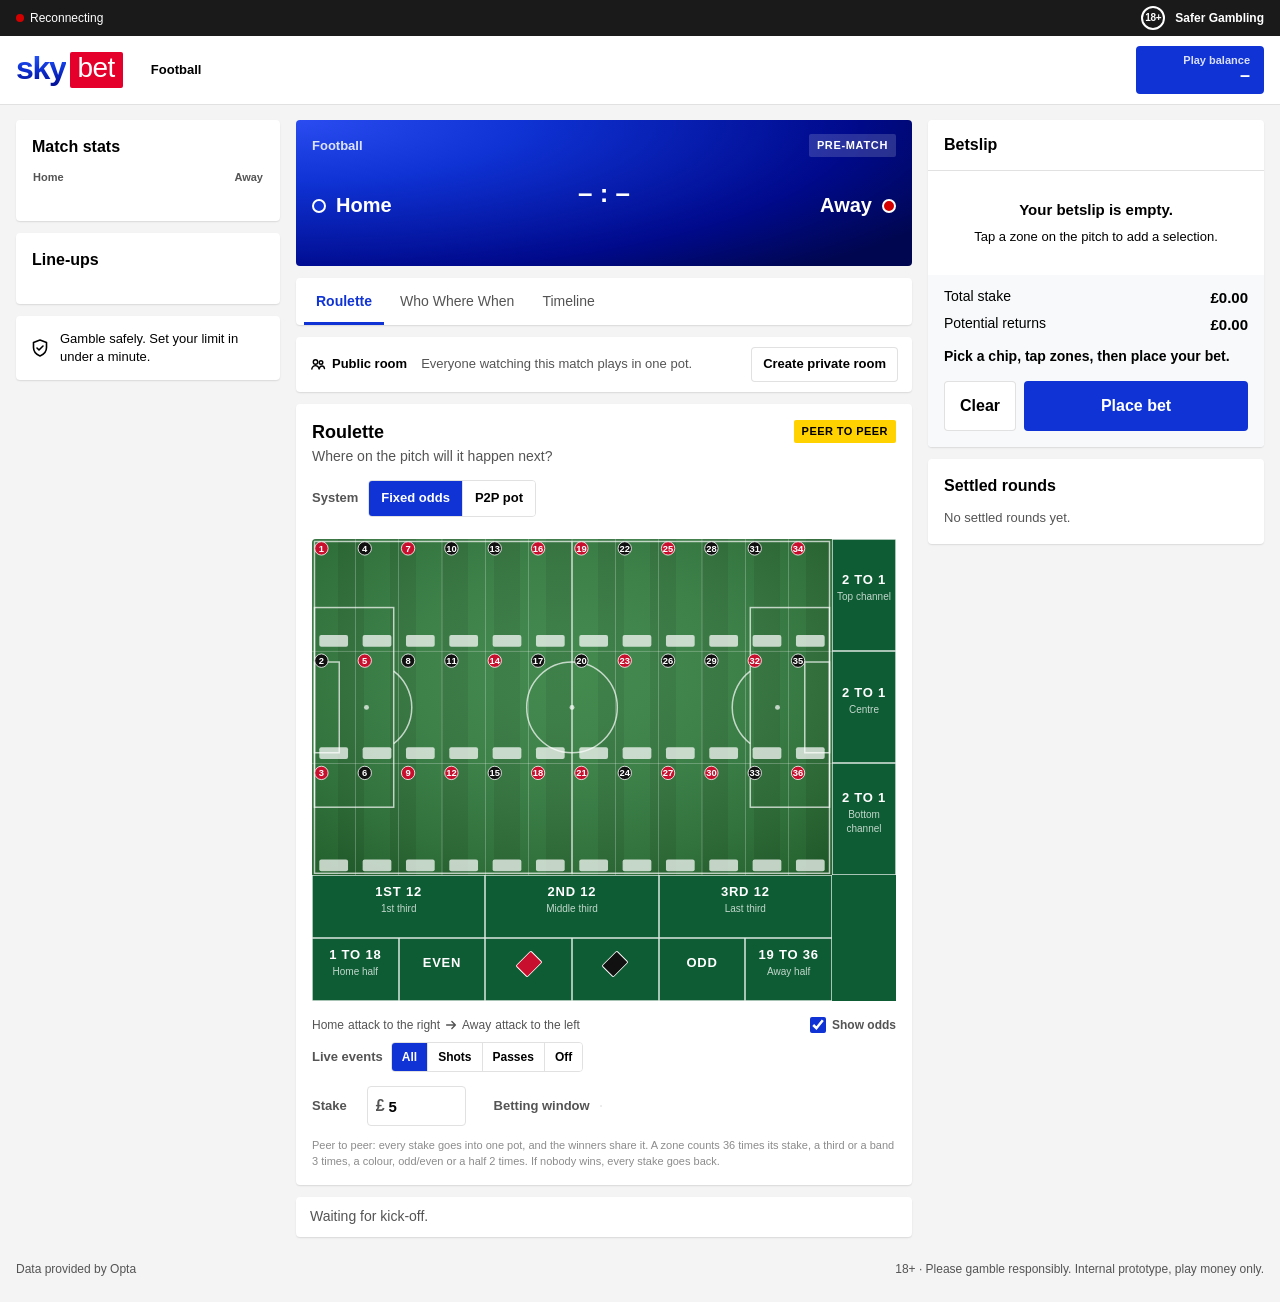
==== commit 7dd8fa21: "Add a fixed-odds system beside P2P, with live odds from Opta events The roulette now takes each bets" ====
--- a/static/index.html
+++ b/static/index.html
@@ -145,7 +145,14 @@
             <h2>Roulette</h2>
             <p class="question" id="market-question">Where on the pitch will it happen next?</p>
           </div>
-          <span class="play-badge">Peer to peer</span>
+          <span class="play-badge" id="play-badge">Peer to peer</span>
+        </div>
+        <div class="system-row" id="system-row">
+          <span class="control-label">System</span>
+          <div class="segmented" id="system-picker" role="group" aria-label="Betting system">
+            <button data-system="odds" aria-pressed="true">Fixed odds</button>
+            <button data-system="p2p" aria-pressed="false">P2P pot</button>
+          </div>
         </div>
         <div class="market-tabs" id="market-picker" role="group" aria-label="Market"></div>
         <p class="rule-note"><span id="rule-note"></span></p>
@@ -304,7 +311,7 @@
           <div class="slip-line"><span>Total stake</span><strong id="slip-stake">£0.00</strong></div>
           <div class="slip-line"><span>Potential returns</span><strong id="slip-return">£0.00</strong></div>
           <div class="slip-line slip-pot" id="slip-pot-line" hidden><span>Round pot · <span id="slip-players">0</span> players · <span id="slip-viewers">0</span> in the room</span><strong id="slip-pot">£0.00</strong></div>
-          <div class="slip-line slip-pot" id="slip-mine-line" hidden><span>Your stake in this round</span><strong id="slip-mine">£0.00</strong></div>
+          <div class="slip-line slip-pot" id="slip-mine-line" hidden><span id="slip-mine-label">Your stake in this round</span><strong id="slip-mine">£0.00</strong></div>
           <div class="round-meter" id="round-meter" hidden><span id="round-meter-fill"></span></div>
           <p class="round-status" id="round-status" role="status">Pick a chip, tap zones, then place your bet.</p>
           <div class="slip-actions">
@@ -338,7 +345,7 @@
   </div>
 
   <footer class="footer">
-    <span id="data-source">Match data: Opta</span>
+    <span id="data-source">Data provided by Opta</span>
     <span>18+ · Please gamble responsibly. Internal prototype, play money only.</span>
   </footer>
 
--- a/static/app.css
+++ b/static/app.css
@@ -171,6 +171,7 @@
 }
 
 .market-tabs { display: flex; gap: 8px; flex-wrap: wrap; }
+.system-row { display: flex; align-items: center; gap: 10px; margin-bottom: 10px; flex-wrap: wrap; }
 .mtab {
   border: 1px solid var(--line); border-radius: var(--radius); padding: 8px 14px; font-size: 14px; font-weight: 700;
   background: var(--surface); color: var(--ink);
@@ -873,3 +874,9 @@
 .board-under { display: flex; flex-wrap: wrap; gap: 8px; margin-top: 8px; min-height: 0; }
 .board-under .ball-flag { position: static; }
 .board .cell.no-price .price { opacity: 0; }
+/* Live odds: the pill flashes when the price moves with the ball. */
+.board .cell.shorter .price rect { animation: odds-shorter 900ms ease-out; }
+.board .cell.longer .price rect { animation: odds-longer 900ms ease-out; }
+@keyframes odds-shorter { from { fill: #2fbf71; } }
+@keyframes odds-longer { from { fill: #e5484d; } }
+@media (prefers-reduced-motion: reduce) { .board .cell.shorter .price rect, .board .cell.longer .price rect { animation: none; } }
